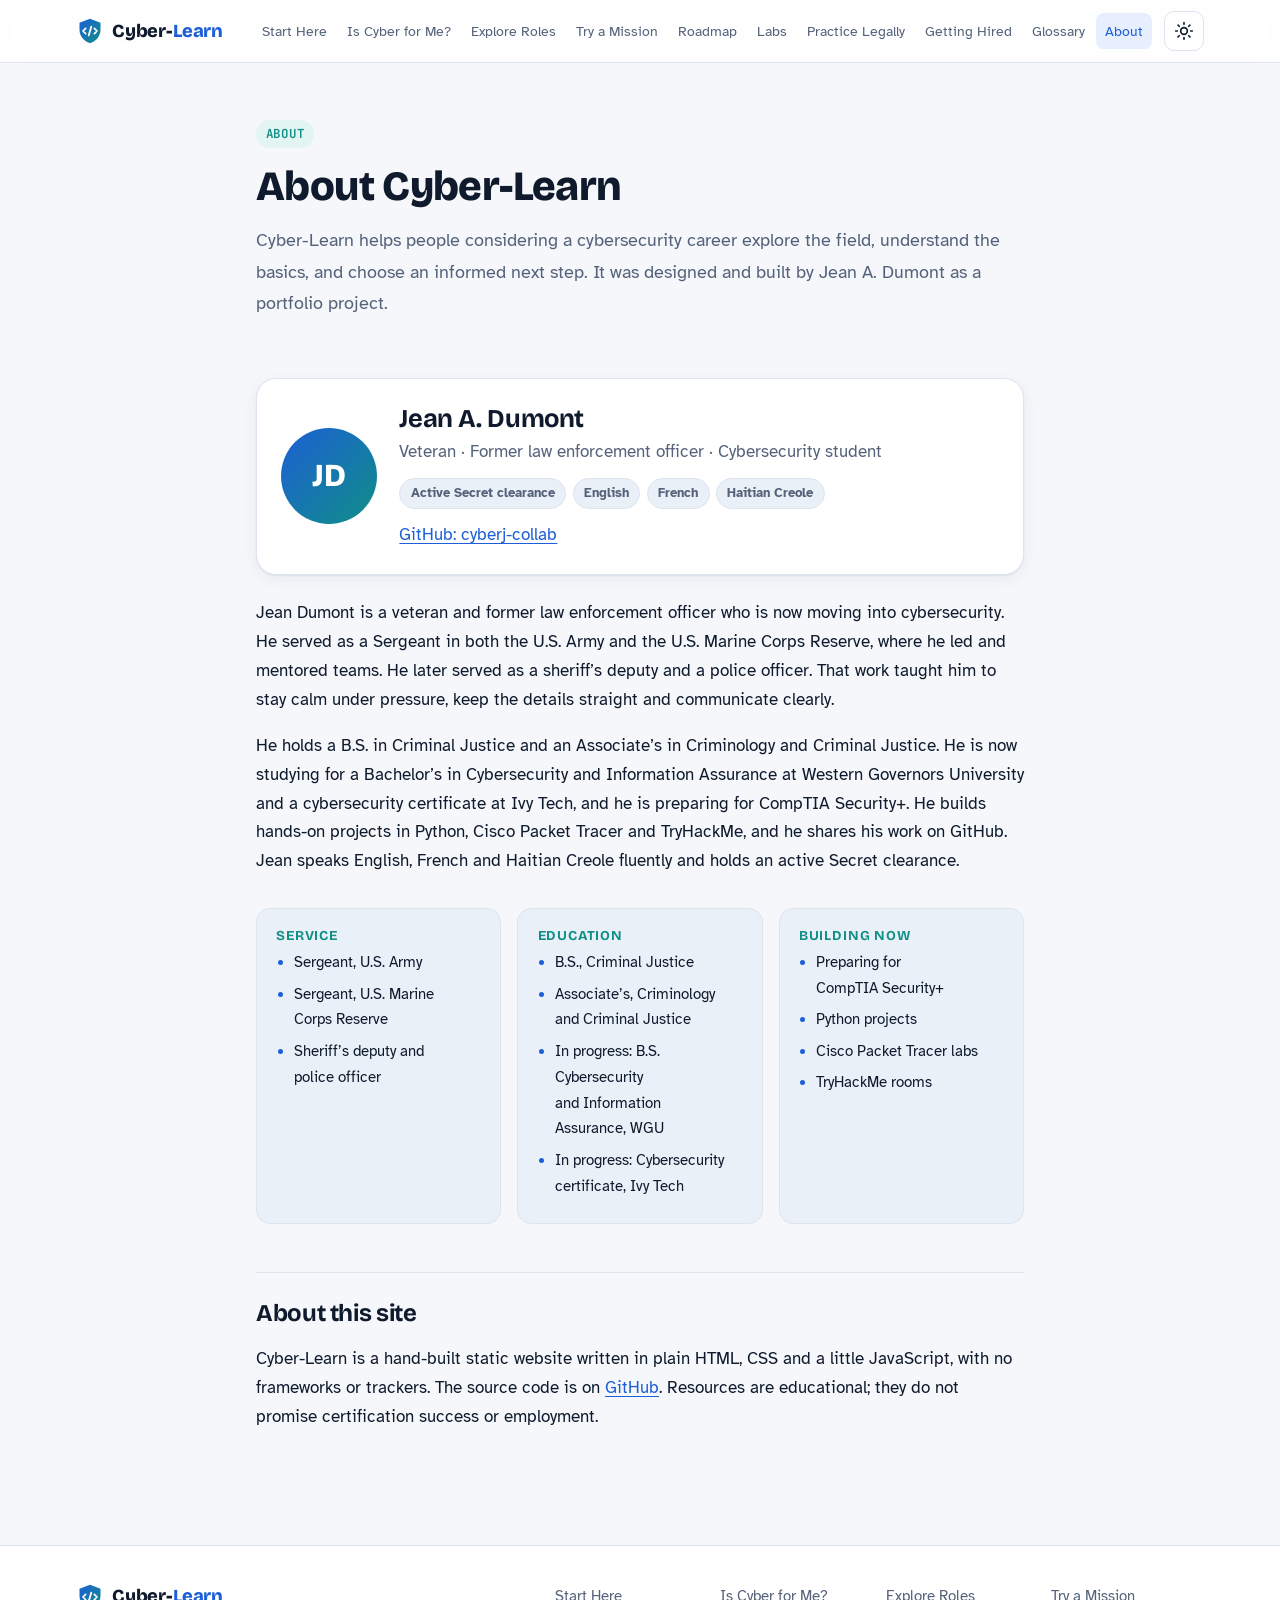
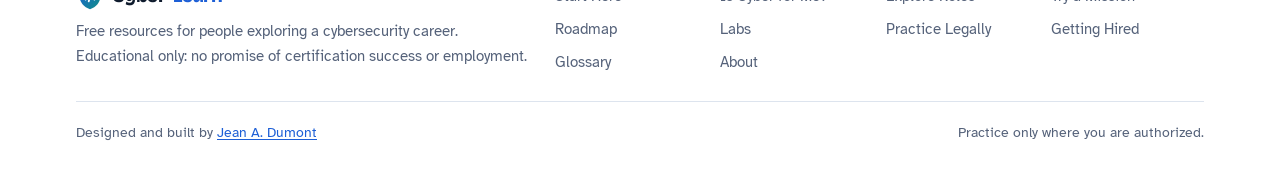
==== about.html @ 7f98fa89 "Launch Cyber-Learn site Polished design with shared stylesheet, dark mode, mobile menu, fixed tables" ====
<!doctype html>
<html lang="en"><head><meta charset="utf-8"><meta name="viewport" content="width=device-width,initial-scale=1">
<title>About · Cyber-Learn</title>
<meta name="description" content="About Cyber-Learn and the person who built it.">
<meta property="og:title" content="About · Cyber-Learn"><meta property="og:description" content="About Cyber-Learn and the person who built it."><meta property="og:type" content="website"><meta name="twitter:card" content="summary">
<meta name="theme-color" content="#1d5fd6">
<link rel="icon" href="assets/favicon.svg" type="image/svg+xml">
<link rel="preconnect" href="https://fonts.googleapis.com"><link rel="preconnect" href="https://fonts.gstatic.com" crossorigin>
<link rel="stylesheet" href="https://fonts.googleapis.com/css2?family=Atkinson+Hyperlegible:ital,wght@0,400;0,700;1,400&family=Bricolage+Grotesque:opsz,wght@12..96,600;12..96,800&family=JetBrains+Mono:wght@500;600&display=swap">
<link rel="stylesheet" href="assets/style.css">
<script>try{var t=localStorage.getItem('cl-theme');if(t)document.documentElement.dataset.theme=t}catch(e){}</script>
</head><body>
<a class="skip" href="#main">Skip to content</a>
<header class="site-header"><div class="bar"><a class="logo" href="index.html" aria-label="Cyber-Learn home"><svg viewBox="0 0 32 32" aria-hidden="true"><defs><linearGradient id="lg" x1="0" y1="0" x2="1" y2="1"><stop offset="0" stop-color="#1d5fd6"/><stop offset="1" stop-color="#0f8f86"/></linearGradient></defs><path d="M16 2 4 6.5v8.2c0 7.4 5.1 13.3 12 15.3 6.9-2 12-7.9 12-15.3V6.5L16 2Z" fill="url(#lg)"/><path d="m11 13-3 3 3 3M21 13l3 3-3 3M17.5 11l-3 10" fill="none" stroke="#fff" stroke-width="2" stroke-linecap="round" stroke-linejoin="round"/></svg><span class="wm">Cyber-<span>Learn</span></span></a><nav id="site-nav" class="site-nav" aria-label="Main"><a href="start-here.html">Start Here</a><a href="is-cyber-for-me.html">Is Cyber for Me?</a><a href="careers.html">Explore Roles</a><a href="missions.html">Try a Mission</a><a href="roadmap.html">Roadmap</a><a href="labs.html">Labs</a><a href="practice-legally.html">Practice Legally</a><a href="getting-hired.html">Getting Hired</a><a href="glossary.html">Glossary</a><a href="about.html" aria-current="page">About</a></nav><button class="icon-btn theme-btn" type="button" aria-label="Toggle dark mode"><svg class="sun" viewBox="0 0 24 24" fill="none" stroke="currentColor" stroke-width="2" stroke-linecap="round" aria-hidden="true"><circle cx="12" cy="12" r="4"/><path d="M12 2v2M12 20v2M4.9 4.9l1.4 1.4M17.7 17.7l1.4 1.4M2 12h2M20 12h2M4.9 19.1l1.4-1.4M17.7 6.3l1.4-1.4"/></svg><svg class="moon" viewBox="0 0 24 24" fill="none" stroke="currentColor" stroke-width="2" stroke-linecap="round" stroke-linejoin="round" aria-hidden="true"><path d="M21 12.8A9 9 0 1 1 11.2 3a7 7 0 0 0 9.8 9.8Z"/></svg></button><button class="icon-btn menu-btn" type="button" aria-label="Menu" aria-expanded="false" aria-controls="site-nav"><svg viewBox="0 0 24 24" fill="none" stroke="currentColor" stroke-width="2" stroke-linecap="round" aria-hidden="true"><path d="M4 7h16M4 12h16M4 17h16"/></svg></button></div></header>
<main id="main"><div class="page-head"><span class="eyebrow">About</span><h1>About Cyber-Learn</h1><p class="lead">Cyber-Learn helps people considering a cybersecurity career explore the field, understand the basics, and choose an informed next step. It was designed and built by Jean A. Dumont as a portfolio project.</p></div>
<section class="profile">
<div class="avatar" aria-hidden="true">JD</div>
<div class="profile-body">
<h2>Jean A. Dumont</h2>
<p class="role">Veteran · Former law enforcement officer · Cybersecurity student</p>
<div class="tags"><span class="chip">Active Secret clearance</span><span class="chip">English</span><span class="chip">French</span><span class="chip">Haitian Creole</span></div>
<p class="links"><a href="https://github.com/cyberj-collab" rel="me">GitHub: cyberj-collab</a></p>
</div>
</section>
<p>Jean Dumont is a veteran and former law enforcement officer who is now moving into cybersecurity. He served as a Sergeant in both the U.S. Army and the U.S. Marine Corps Reserve, where he led and mentored teams. He later served as a sheriff’s deputy and a police officer. That work taught him to stay calm under pressure, keep the details straight and communicate clearly.</p>
<p>He holds a B.S. in Criminal Justice and an Associate’s in Criminology and Criminal Justice. He is now studying for a Bachelor’s in Cybersecurity and Information Assurance at Western Governors University and a cybersecurity certificate at Ivy Tech, and he is preparing for CompTIA Security+. He builds hands-on projects in Python, Cisco Packet Tracer and TryHackMe, and he shares his work on GitHub. Jean speaks English, French and Haitian Creole fluently and holds an active Secret clearance.</p>
<div class="facts-grid">
<div><h3>Service</h3><ul><li>Sergeant, U.S. Army</li><li>Sergeant, U.S. Marine Corps Reserve</li><li>Sheriff’s deputy and police officer</li></ul></div>
<div><h3>Education</h3><ul><li>B.S., Criminal Justice</li><li>Associate’s, Criminology and Criminal Justice</li><li>In progress: B.S. Cybersecurity and Information Assurance, WGU</li><li>In progress: Cybersecurity certificate, Ivy Tech</li></ul></div>
<div><h3>Building now</h3><ul><li>Preparing for CompTIA Security+</li><li>Python projects</li><li>Cisco Packet Tracer labs</li><li>TryHackMe rooms</li></ul></div>
</div>
<h2>About this site</h2>
<p>Cyber-Learn is a hand-built static website written in plain HTML, CSS and a little JavaScript, with no frameworks or trackers. The source code is on <a href="https://github.com/cyberj-collab/cyber-learn">GitHub</a>. Resources are educational; they do not promise certification success or employment.</p>
</main>
<footer class="site-footer"><div class="foot"><div><a class="logo" href="index.html"><svg viewBox="0 0 32 32" aria-hidden="true"><defs><linearGradient id="lg" x1="0" y1="0" x2="1" y2="1"><stop offset="0" stop-color="#1d5fd6"/><stop offset="1" stop-color="#0f8f86"/></linearGradient></defs><path d="M16 2 4 6.5v8.2c0 7.4 5.1 13.3 12 15.3 6.9-2 12-7.9 12-15.3V6.5L16 2Z" fill="url(#lg)"/><path d="m11 13-3 3 3 3M21 13l3 3-3 3M17.5 11l-3 10" fill="none" stroke="#fff" stroke-width="2" stroke-linecap="round" stroke-linejoin="round"/></svg><span class="wm">Cyber-<span>Learn</span></span></a><p>Free resources for people exploring a cybersecurity career. Educational only: no promise of certification success or employment.</p></div><nav aria-label="Footer"><a href="start-here.html">Start Here</a><a href="is-cyber-for-me.html">Is Cyber for Me?</a><a href="careers.html">Explore Roles</a><a href="missions.html">Try a Mission</a><a href="roadmap.html">Roadmap</a><a href="labs.html">Labs</a><a href="practice-legally.html">Practice Legally</a><a href="getting-hired.html">Getting Hired</a><a href="glossary.html">Glossary</a><a href="about.html">About</a></nav><div class="credit"><span>Designed and built by <a href="about.html">Jean A. Dumont</a></span><span>Practice only where you are authorized.</span></div></div></footer>
<script src="assets/site.js" defer></script>
</body></html>
---- assets/style.css ----
/* Cyber-Learn styles */
:root{
  --bg:#f5f7fb;--bg-2:#eaf0f8;--card:#ffffff;--ink:#0f1b2d;--muted:#55627a;--line:#dde4ee;
  --accent:#1d5fd6;--accent-ink:#ffffff;--accent-soft:#e7efff;--teal:#0f8f86;--teal-soft:#e3f5f3;
  --warn:#b45309;--warn-soft:#fff4e5;--code-bg:#0f1b2d;--code-ink:#d7e3f4;
  --shadow:0 1px 2px rgba(15,27,45,.06),0 4px 16px rgba(15,27,45,.06);
  --radius:14px;--display:"Bricolage Grotesque","Atkinson Hyperlegible",system-ui,sans-serif;--font:"Atkinson Hyperlegible",system-ui,-apple-system,"Segoe UI",Roboto,sans-serif;--mono:"JetBrains Mono",ui-monospace,SFMono-Regular,Menlo,monospace;
  color-scheme:light;
}
@media (prefers-color-scheme:dark){:root:not([data-theme="light"]){
  --bg:#0a1120;--bg-2:#0f1a2e;--card:#111c31;--ink:#e6edf7;--muted:#9babc3;--line:#22314b;
  --accent:#6ea8ff;--accent-ink:#06101f;--accent-soft:#16284a;--teal:#4fd1c5;--teal-soft:#0f2e33;
  --warn:#fbbf24;--warn-soft:#2d2210;--code-bg:#060c18;--code-ink:#cfe0f7;
  --shadow:0 1px 2px rgba(0,0,0,.3),0 6px 20px rgba(0,0,0,.25);color-scheme:dark}}
:root[data-theme="dark"]{
  --bg:#0a1120;--bg-2:#0f1a2e;--card:#111c31;--ink:#e6edf7;--muted:#9babc3;--line:#22314b;
  --accent:#6ea8ff;--accent-ink:#06101f;--accent-soft:#16284a;--teal:#4fd1c5;--teal-soft:#0f2e33;
  --warn:#fbbf24;--warn-soft:#2d2210;--code-bg:#060c18;--code-ink:#cfe0f7;
  --shadow:0 1px 2px rgba(0,0,0,.3),0 6px 20px rgba(0,0,0,.25);color-scheme:dark}

*{box-sizing:border-box}
html{-webkit-text-size-adjust:100%;scroll-padding-top:5rem}
body{margin:0;font-family:var(--font);font-size:1.0625rem;background:var(--bg);color:var(--ink);line-height:1.7;overflow-x:hidden}
a{color:var(--accent);text-underline-offset:.18em;text-decoration-thickness:1px}
a:hover{text-decoration-thickness:2px}
:focus-visible{outline:3px solid #f59e0b;outline-offset:2px;border-radius:4px}
.skip{position:absolute;left:-999px;top:.5rem}.skip:focus{left:1rem;background:var(--card);color:var(--ink);padding:.4rem .8rem;z-index:20;border-radius:8px}

/* Header */
.site-header{position:sticky;top:0;z-index:10;background:color-mix(in srgb,var(--card) 88%,transparent);backdrop-filter:saturate(1.4) blur(10px);-webkit-backdrop-filter:saturate(1.4) blur(10px);border-bottom:1px solid var(--line)}
.bar{max-width:1160px;margin:auto;padding:.7rem 1rem;display:flex;align-items:center;gap:.75rem}
.logo{display:flex;align-items:center;gap:.5rem;font-weight:800;font-size:1.15rem;letter-spacing:-.01em;color:var(--ink);text-decoration:none;margin-right:auto;white-space:nowrap}
.logo .wm span{color:var(--accent)}.logo svg{width:28px;height:28px;flex:none}
.site-nav{display:flex;flex-wrap:wrap;gap:.15rem}
.site-nav a{color:var(--muted);text-decoration:none;font-size:.9rem;font-weight:500;padding:.35rem .55rem;border-radius:8px;white-space:nowrap}
.site-nav a:hover{color:var(--ink);background:var(--bg-2)}
.site-nav a[aria-current="page"]{color:var(--accent);background:var(--accent-soft)}
.icon-btn{display:inline-grid;place-items:center;width:40px;height:40px;border-radius:10px;border:1px solid var(--line);background:var(--card);color:var(--ink);cursor:pointer;flex:none}
.icon-btn:hover{background:var(--bg-2)}.icon-btn svg{width:20px;height:20px}
.menu-btn{display:none}
.theme-btn .moon{display:none}
:root[data-theme="dark"] .theme-btn .sun{display:none}:root[data-theme="dark"] .theme-btn .moon{display:block}
@media (prefers-color-scheme:dark){:root:not([data-theme="light"]) .theme-btn .sun{display:none}:root:not([data-theme="light"]) .theme-btn .moon{display:block}}
@media (max-width:1080px){
  .menu-btn{display:inline-grid}
  .site-nav{display:none;position:absolute;left:0;right:0;top:100%;flex-direction:column;flex-wrap:nowrap;background:var(--card);border-bottom:1px solid var(--line);padding:.5rem 1rem 1rem;box-shadow:var(--shadow);max-height:calc(100vh - 4rem);overflow:auto}
  .site-nav.open{display:flex}
  .site-nav a{font-size:1rem;padding:.65rem .75rem}
}

/* Layout */
main{max-width:800px;margin:0 auto;padding:2.5rem 16px 4rem}
main.wide{max-width:1160px}
.page-head{padding:1rem 0 .5rem}
.eyebrow{display:inline-block;font-family:var(--mono);font-size:.78rem;font-weight:600;letter-spacing:.06em;text-transform:uppercase;color:var(--teal);background:var(--teal-soft);padding:.2rem .6rem;border-radius:999px;margin-bottom:.8rem}
h1,h2,h3,.logo,.card b{font-family:var(--display)}
h1,h2,h3{line-height:1.25;letter-spacing:-.015em;text-wrap:balance}
main h1{font-size:clamp(2rem,4.5vw,2.6rem);margin:0 0 .8rem;font-weight:800}
.lead{font-size:1.15rem;color:var(--muted);margin-top:0}
main h2{font-size:1.5rem;margin:3rem 0 .8rem;padding-top:1.6rem;border-top:1px solid var(--line)}
main h3{font-size:1.15rem;margin:1.8rem 0 .5rem}
p,li{text-wrap:pretty}
ul,ol{padding-left:1.4rem}li{margin:.35rem 0}li::marker{color:var(--accent)}
strong{font-weight:700}

blockquote{margin:1.5rem 0;padding:1rem 1.2rem;background:var(--accent-soft);border:1px solid color-mix(in srgb,var(--accent) 25%,transparent);border-radius:var(--radius)}
blockquote p{margin:0}

/* Tables */
.table-wrap{overflow-x:auto;margin:1.2rem 0;border:1px solid var(--line);border-radius:var(--radius);background:var(--card);box-shadow:var(--shadow)}
table{border-collapse:collapse;width:100%;font-size:.95rem}
th,td{padding:.75rem .9rem;text-align:left;vertical-align:top;border-bottom:1px solid var(--line)}
tr:last-child td{border-bottom:0}
th{background:var(--bg-2);font-size:.82rem;text-transform:uppercase;letter-spacing:.04em;color:var(--muted);font-weight:650}
.table-title{margin:1.8rem 0 -.4rem;font-weight:650}

/* Fact list (careers) */
.facts{list-style:none;padding:0;margin:1rem 0;display:grid;gap:.6rem}
.facts li{margin:0;padding:.8rem 1rem;background:var(--card);border:1px solid var(--line);border-radius:12px}
.facts li strong{display:block;font-size:.8rem;text-transform:uppercase;letter-spacing:.05em;color:var(--teal)}
.facts li.important{background:var(--warn-soft);border-color:color-mix(in srgb,var(--warn) 35%,transparent)}
.facts li.important strong{color:var(--warn)}

/* Mission samples & answers */
.sample{font-family:var(--mono);font-size:.88rem;line-height:1.65;background:var(--code-bg);color:var(--code-ink);padding:1rem 1.1rem;border-radius:12px;overflow-x:auto;white-space:pre-wrap;word-break:break-word;margin:1rem 0}
.sample-label{display:block;font-size:.72rem;letter-spacing:.08em;text-transform:uppercase;opacity:.65;margin-bottom:.4rem}
.meta{display:flex;flex-wrap:wrap;gap:.5rem;margin:.2rem 0 1rem}
.chip{font-size:.82rem;font-weight:600;padding:.2rem .65rem;border-radius:999px;background:var(--bg-2);color:var(--muted);border:1px solid var(--line)}
details.answers{margin:1.2rem 0;border:1px solid var(--line);border-radius:var(--radius);background:var(--card)}
details.answers summary{cursor:pointer;padding:.85rem 1.1rem;font-weight:650;color:var(--accent);list-style:none;display:flex;align-items:center;gap:.5rem}
details.answers summary::-webkit-details-marker{display:none}
details.answers summary::before{content:"";width:.55rem;height:.55rem;border-right:2px solid currentColor;border-bottom:2px solid currentColor;transform:rotate(-45deg);transition:transform .15s}
details.answers[open] summary::before{transform:rotate(45deg)}
details.answers > :not(summary){margin:0 1.1rem 1rem}
.note{color:var(--muted);font-size:.95rem}

/* Home */
.hero{position:relative;isolation:isolate;text-align:center;padding:4.5rem 16px 3.5rem;overflow:hidden;border-radius:24px}
.hero::before{content:"";position:absolute;inset:0;z-index:-1;background:
  radial-gradient(600px 300px at 20% 0%,color-mix(in srgb,var(--accent) 18%,transparent),transparent 70%),
  radial-gradient(500px 280px at 85% 20%,color-mix(in srgb,var(--teal) 16%,transparent),transparent 70%)}
.hero::after{content:"";position:absolute;inset:0;z-index:-1;background-image:linear-gradient(var(--line) 1px,transparent 1px),linear-gradient(90deg,var(--line) 1px,transparent 1px);background-size:40px 40px;mask-image:radial-gradient(ellipse at center,#000 10%,transparent 70%);-webkit-mask-image:radial-gradient(ellipse at center,#000 10%,transparent 70%);opacity:.6}
.hero h1{font-size:clamp(2.3rem,6vw,3.6rem);margin:0 auto .9rem;max-width:14ch;font-weight:800;letter-spacing:-.03em}
.hero h1 em{font-style:normal;background:linear-gradient(90deg,var(--accent),var(--teal));-webkit-background-clip:text;background-clip:text;color:transparent}
.hero p{font-size:1.2rem;color:var(--muted);max-width:600px;margin:0 auto 2rem}
.actions{display:flex;gap:.75rem;justify-content:center;flex-wrap:wrap}
.btn{display:inline-flex;align-items:center;gap:.4rem;background:var(--accent);color:var(--accent-ink);padding:.8rem 1.4rem;border-radius:12px;text-decoration:none;font-weight:650;box-shadow:var(--shadow);border:1px solid transparent}
.btn:hover{filter:brightness(1.08)}
.btn.ghost{background:var(--card);color:var(--ink);border-color:var(--line)}
.section-title{text-align:center;font-size:1.6rem;margin:3rem 0 .4rem;border:0;padding:0}
.section-sub{text-align:center;color:var(--muted);margin:0 auto 1.8rem;max-width:560px}
.grid{display:grid;grid-template-columns:repeat(auto-fill,minmax(250px,1fr));gap:1rem}
.card{display:flex;flex-direction:column;gap:.35rem;background:var(--card);border:1px solid var(--line);border-radius:var(--radius);padding:1.25rem;text-decoration:none;color:var(--ink);box-shadow:var(--shadow);transition:transform .15s,border-color .15s}
.card:hover{transform:translateY(-2px);border-color:var(--accent)}
.card .ico{width:40px;height:40px;border-radius:10px;display:grid;place-items:center;background:var(--accent-soft);color:var(--accent);margin-bottom:.4rem}
.card .ico svg{width:22px;height:22px}
.card b{font-size:1.05rem}.card small{color:var(--muted);font-size:.93rem;line-height:1.55}
.features{display:grid;grid-template-columns:repeat(auto-fit,minmax(240px,1fr));gap:1.25rem;margin-top:1rem}
.feature{padding:1.4rem;border-radius:var(--radius);background:var(--bg-2);border:1px solid var(--line)}
.feature h3{margin:.2rem 0 .4rem}.feature p{margin:0;color:var(--muted)}
.callout{margin:3.5rem 0 1rem;padding:2rem;border-radius:20px;text-align:center;background:linear-gradient(135deg,var(--accent-soft),var(--teal-soft));border:1px solid var(--line)}
.callout h2{border:0;margin:0 0 .5rem;padding:0}.callout p{color:var(--muted);max-width:560px;margin:0 auto 1.2rem}

/* Glossary */
.search{width:100%;font:inherit;padding:.8rem 1rem .8rem 2.6rem;border-radius:12px;border:1px solid var(--line);background:var(--card) url("data:image/svg+xml,%3Csvg xmlns='http://www.w3.org/2000/svg' viewBox='0 0 24 24' fill='none' stroke='%2355627a' stroke-width='2'%3E%3Ccircle cx='11' cy='11' r='7'/%3E%3Cpath d='m20 20-3.5-3.5'/%3E%3C/svg%3E") no-repeat .85rem center/18px;color:var(--ink);margin:1rem 0}
.terms{display:grid;gap:.6rem;margin:0}
.terms div{padding:.9rem 1.1rem;background:var(--card);border:1px solid var(--line);border-radius:12px}
.terms dt{font-weight:700;color:var(--accent)}.terms dd{margin:.15rem 0 0;color:var(--ink)}
.terms div[hidden]{display:none}
.empty{color:var(--muted);font-style:italic}

/* Footer */
.site-footer{border-top:1px solid var(--line);background:var(--card);margin-top:2rem}
.foot{max-width:1160px;margin:auto;padding:2.2rem 16px;display:grid;gap:1.5rem;grid-template-columns:1.4fr 2fr}
.foot p{margin:.4rem 0;color:var(--muted);font-size:.92rem}
.foot nav{display:grid;grid-template-columns:repeat(auto-fill,minmax(150px,1fr));gap:.2rem .8rem}
.foot nav a{color:var(--muted);text-decoration:none;font-size:.92rem;padding:.15rem 0}.foot nav a:hover{color:var(--accent)}
.credit{grid-column:1/-1;border-top:1px solid var(--line);padding-top:1.2rem;font-size:.85rem;color:var(--muted);display:flex;flex-wrap:wrap;justify-content:space-between;gap:.5rem}
@media (max-width:720px){.foot{grid-template-columns:1fr}main{padding-top:1.5rem}.hero{padding-top:3rem}}
@media (prefers-reduced-motion:reduce){*{transition:none!important}}
@media print{.site-header,.site-footer{display:none}details.answers{border:0}}

/* About */
.profile{display:flex;gap:1.4rem;align-items:center;flex-wrap:wrap;margin:2rem 0 1.5rem;padding:1.5rem;background:var(--card);border:1px solid var(--line);border-radius:20px;box-shadow:var(--shadow)}
.avatar{width:96px;height:96px;flex:none;border-radius:50%;display:grid;place-items:center;font-family:var(--display);font-weight:800;font-size:2rem;color:#fff;background:linear-gradient(135deg,#1d5fd6,#0f8f86)}
.profile-body{flex:1;min-width:0}
.profile h2{border:0;margin:0;padding:0;font-size:1.6rem}
.profile .role{margin:.2rem 0 .7rem;color:var(--muted)}
.tags{display:flex;flex-wrap:wrap;gap:.4rem}
.profile .links{margin:.8rem 0 0}
.facts-grid{display:grid;grid-template-columns:repeat(auto-fit,minmax(210px,1fr));gap:1rem;margin:2rem 0}
.facts-grid>div{padding:1.1rem 1.2rem;background:var(--bg-2);border:1px solid var(--line);border-radius:var(--radius);min-width:0}
.facts-grid h3{margin:0 0 .4rem;font-size:.85rem;text-transform:uppercase;letter-spacing:.06em;color:var(--teal)}
.facts-grid ul{margin:0;padding-left:1.1rem;font-size:.95rem}
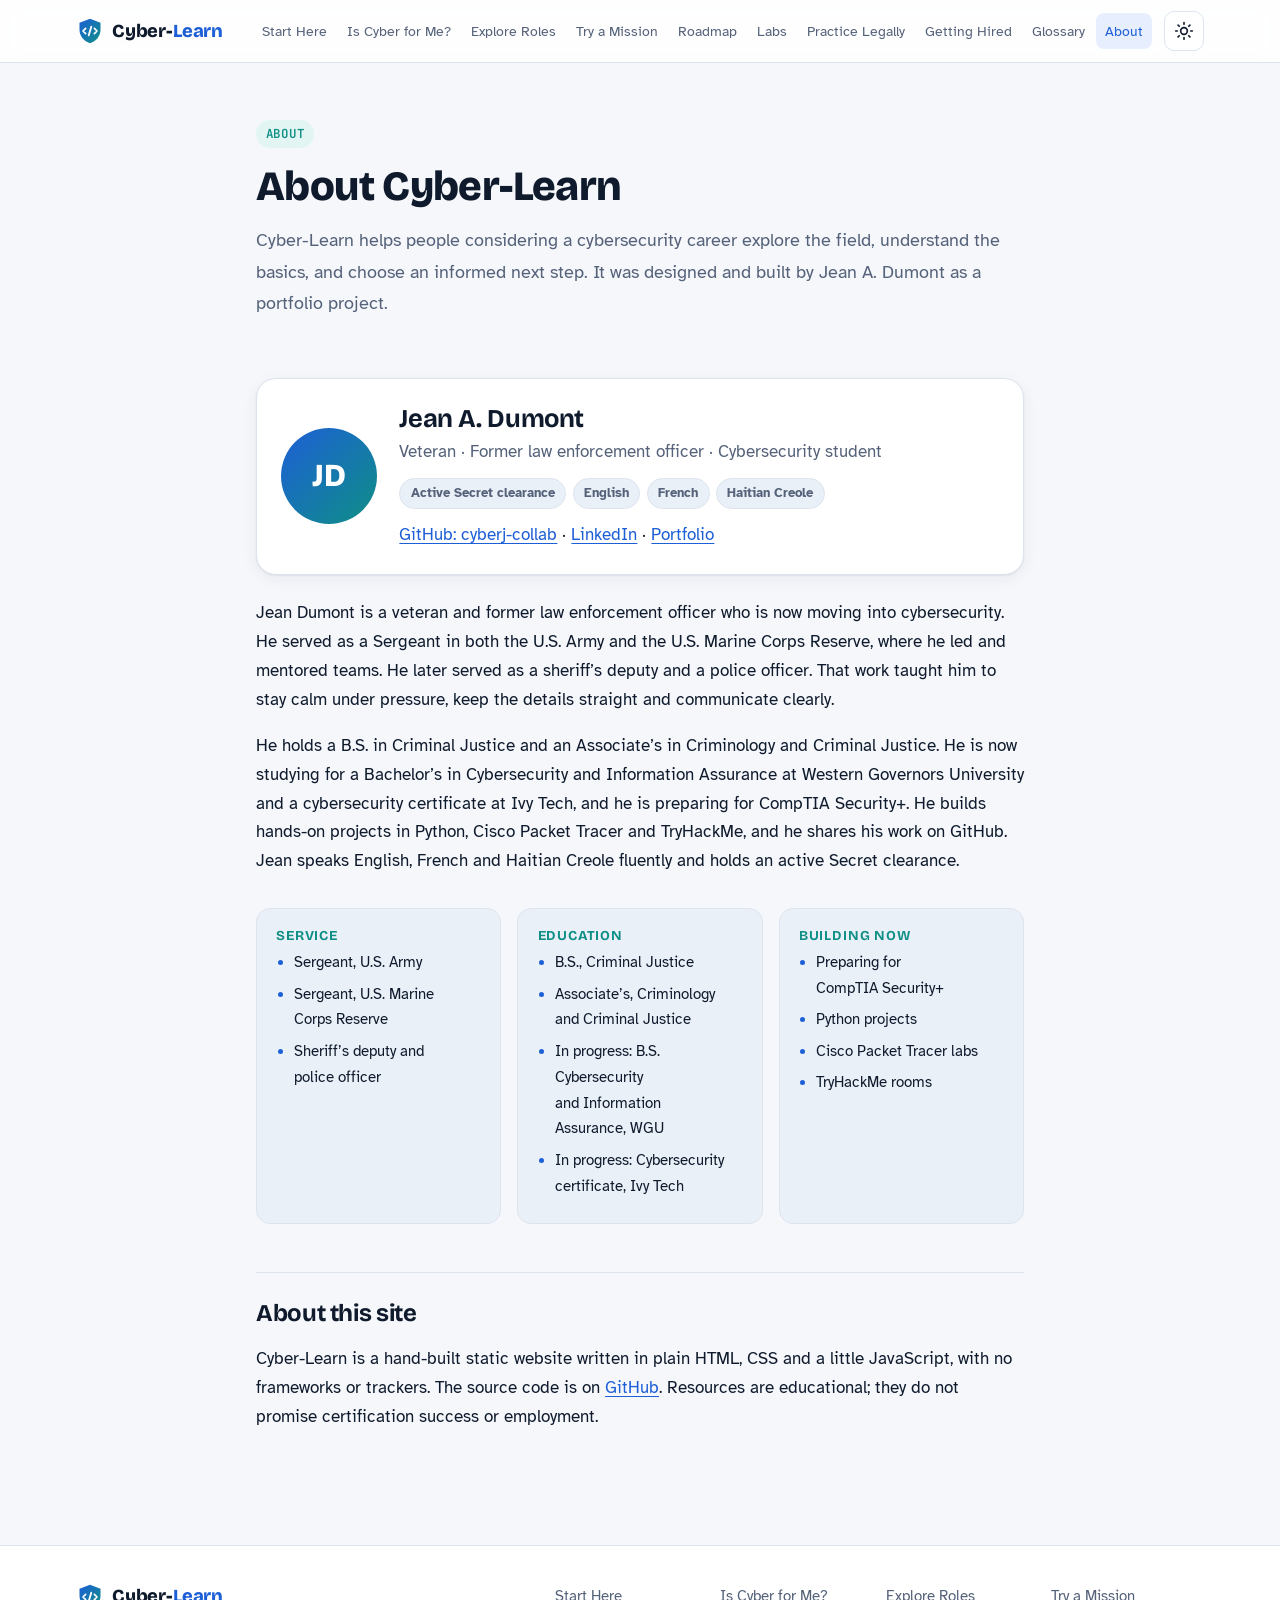
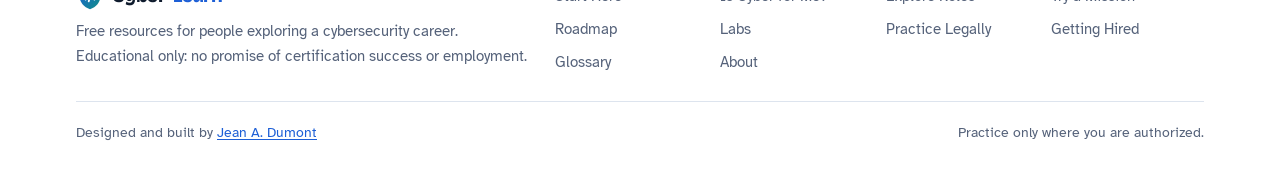
==== commit 79e1e805: "Add LinkedIn and portfolio links to About page Co-Authored-By: Claude Opus 5.5 <noreply@anthropic.co" ====
--- a/about.html
+++ b/about.html
@@ -19,7 +19,7 @@
 <h2>Jean A. Dumont</h2>
 <p class="role">Veteran · Former law enforcement officer · Cybersecurity student</p>
 <div class="tags"><span class="chip">Active Secret clearance</span><span class="chip">English</span><span class="chip">French</span><span class="chip">Haitian Creole</span></div>
-<p class="links"><a href="https://github.com/cyberj-collab" rel="me">GitHub: cyberj-collab</a></p>
+<p class="links"><a href="https://github.com/cyberj-collab" rel="me">GitHub: cyberj-collab</a> · <a href="https://www.linkedin.com/in/jean-dumont-9b5b4a32a" rel="me">LinkedIn</a> · <a href="https://github.com/cyberj-collab/cybersecurity-portfolio">Portfolio</a></p>
 </div>
 </section>
 <p>Jean Dumont is a veteran and former law enforcement officer who is now moving into cybersecurity. He served as a Sergeant in both the U.S. Army and the U.S. Marine Corps Reserve, where he led and mentored teams. He later served as a sheriff’s deputy and a police officer. That work taught him to stay calm under pressure, keep the details straight and communicate clearly.</p>
